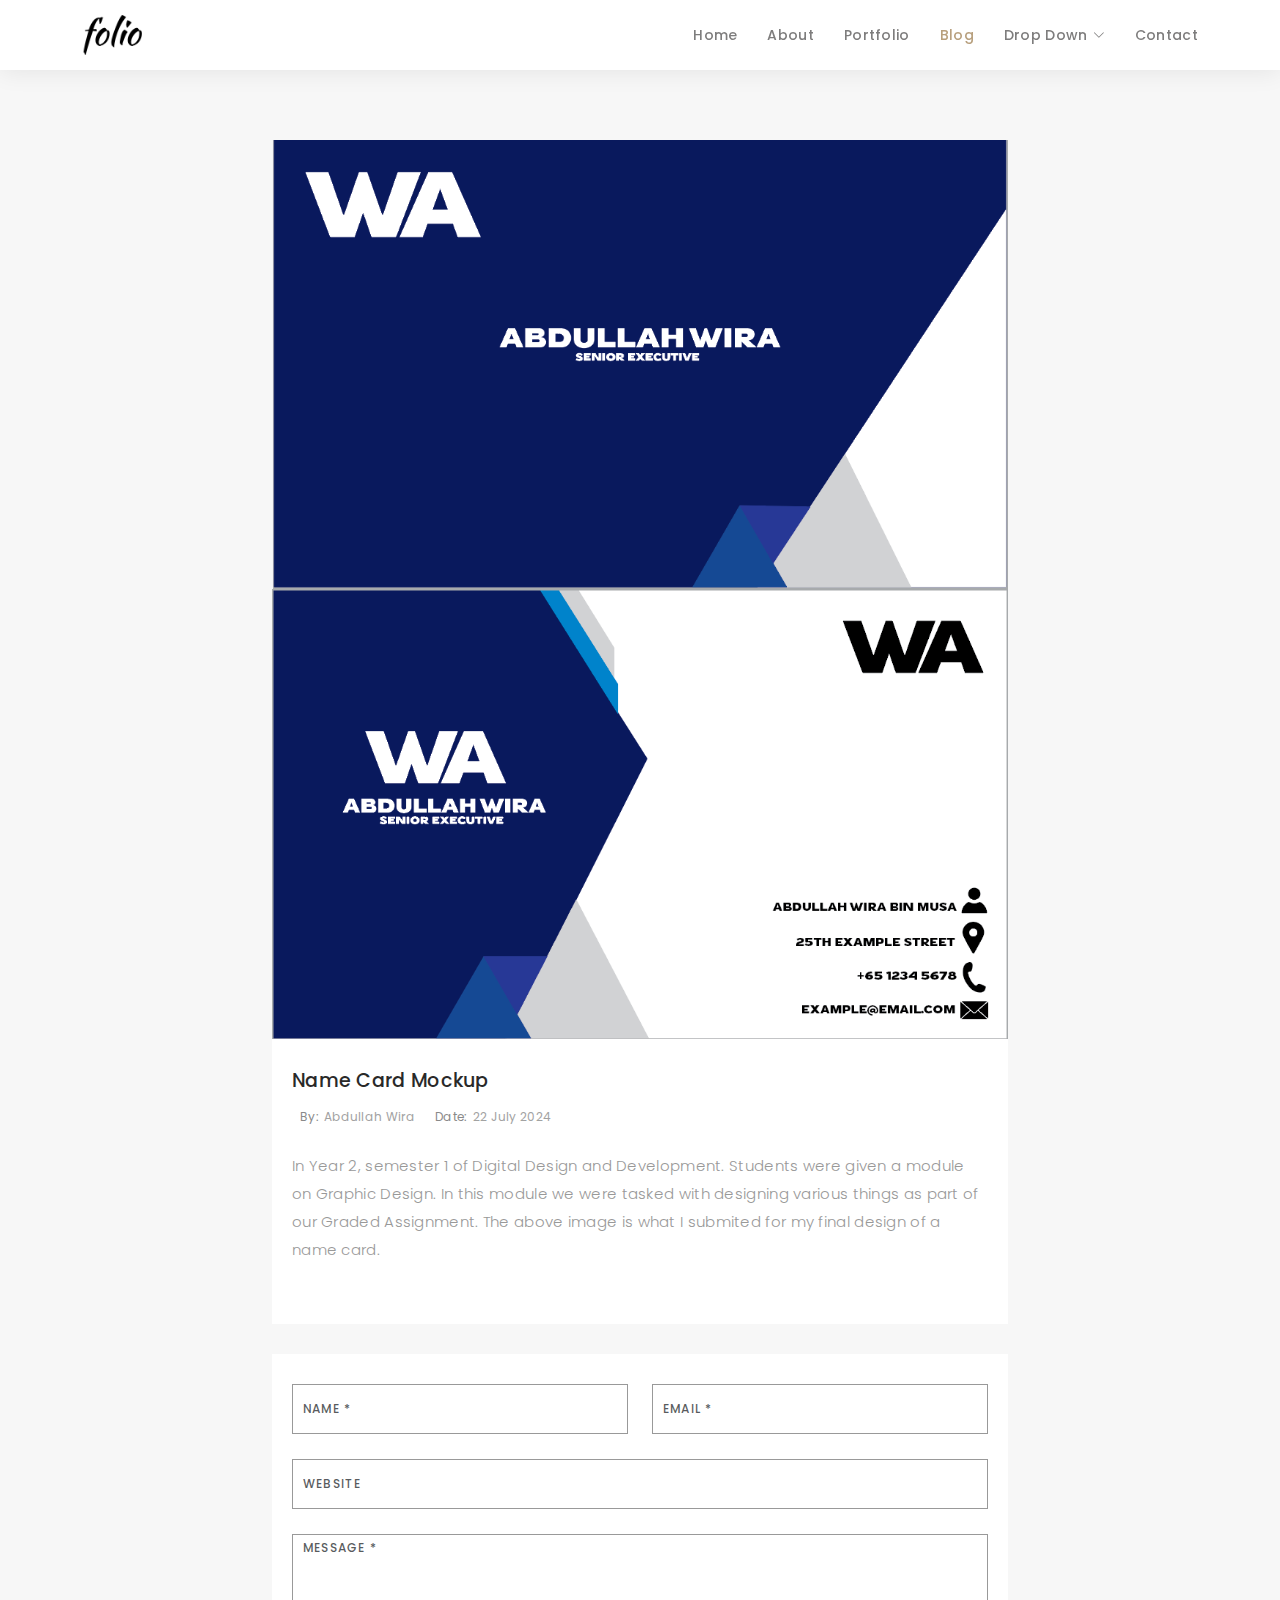
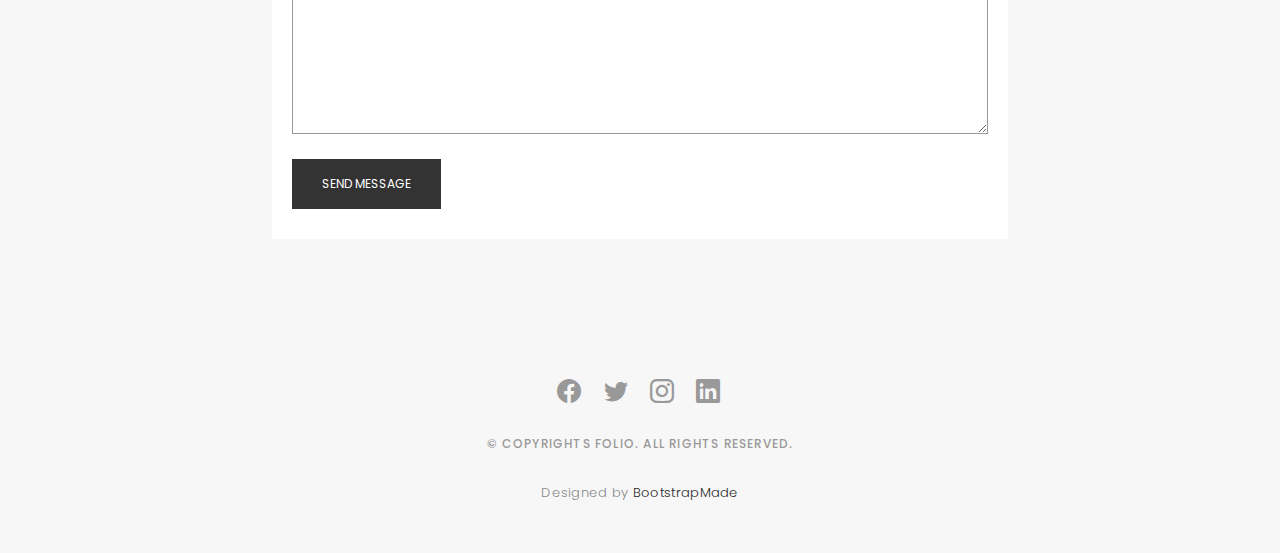
==== blog-single.html @ 9958a96c "first commit" ====
<!DOCTYPE html>
<html lang="en">

<head>
  <meta charset="utf-8">
  <meta content="width=device-width, initial-scale=1.0" name="viewport">

  <title>Folio Bootstrap Template - Blog Single</title>
  <meta content="" name="description">
  <meta content="" name="keywords">

  <!-- Favicons -->
  <link href="assets/img/favicon.png" rel="icon">
  <link href="assets/img/apple-touch-icon.png" rel="apple-touch-icon">

  <!-- Google Fonts -->
  <link href="https://fonts.googleapis.com/css?family=Poppins:300,300i,400,400i,500,500i,600,600i,700,700i|Playfair+Display:400,400i,500,500i,600,600i,700,700i,900,900i" rel="stylesheet">

  <!-- Vendor CSS Files -->
  <link href="assets/vendor/bootstrap/css/bootstrap.min.css" rel="stylesheet">
  <link href="assets/vendor/bootstrap-icons/bootstrap-icons.css" rel="stylesheet">
  <link href="assets/vendor/boxicons/css/boxicons.min.css" rel="stylesheet">
  <link href="assets/vendor/glightbox/css/glightbox.min.css" rel="stylesheet">
  <link href="assets/vendor/swiper/swiper-bundle.min.css" rel="stylesheet">

  <!-- Template Main CSS File -->
  <link href="assets/css/style.css" rel="stylesheet">

  <!-- =======================================================
  * Template Name: Folio
  * Template URL: https://bootstrapmade.com/folio-bootstrap-portfolio-template/
  * Updated: Mar 17 2024 with Bootstrap v5.3.3
  * Author: BootstrapMade.com
  * License: https://bootstrapmade.com/license/
  ======================================================== -->
</head>

<body>

  <!-- ======= Header ======= -->
  <header id="header" class="fixed-top header-inner-pages">
    <div class="container d-flex align-items-center justify-content-between">

      <a href="index.html" class="logo"><img src="assets/img/logo.png" alt="" class="img-fluid"></a>
      <!-- Uncomment below if you prefer to use an text logo -->
      <!-- <h1 class="logo"><a href="index.html">Folio</a></h1> -->

      <nav id="navbar" class="navbar">
        <ul>
          <li><a class="nav-link scrollto " href="#hero">Home</a></li>
          <li><a class="nav-link scrollto" href="#about">About</a></li>
          <li><a class="nav-link  scrollto" href="#portfolio">Portfolio</a></li>
          <li><a class="nav-link active  scrollto" href="#journal">Blog</a></li>
          <li class="dropdown"><a href="#"><span>Drop Down</span> <i class="bi bi-chevron-down"></i></a>
            <ul>
              <li><a href="#">Drop Down 1</a></li>
              <li class="dropdown"><a href="#"><span>Deep Drop Down</span> <i class="bi bi-chevron-right"></i></a>
                <ul>
                  <li><a href="#">Deep Drop Down 1</a></li>
                  <li><a href="#">Deep Drop Down 2</a></li>
                  <li><a href="#">Deep Drop Down 3</a></li>
                  <li><a href="#">Deep Drop Down 4</a></li>
                  <li><a href="#">Deep Drop Down 5</a></li>
                </ul>
              </li>
              <li><a href="#">Drop Down 2</a></li>
              <li><a href="#">Drop Down 3</a></li>
              <li><a href="#">Drop Down 4</a></li>
            </ul>
          </li>
          <li><a class="nav-link scrollto" href="#contact">Contact</a></li>
        </ul>
        <i class="bi bi-list mobile-nav-toggle"></i>
      </nav><!-- .navbar -->

    </div>
  </header><!-- End Header -->

  <main id="main">

    <!-- ======= Blog Single ======= -->
    <div class="main-content paddsection">
      <div class="container">
        <div class="row justify-content-center">
          <div class="col-md-8 col-md-offset-2">
            <div class="row">
              <div class="container-main single-main">
                <div class="col-md-12">
                  <div class="block-main mb-30">
                    <img src="assets/img/image.png" class="img-fluid" alt="reviews2">
                    <img src="assets/img/image (1).png" class="img-fluid" alt="reviews2">
                    <div class="content-main single-post padDiv">
                      <div class="journal-txt">
                        <h4><a href="#">Name Card Mockup</a></h4>
                      </div>
                      <div class="post-meta">
                        <ul class="list-unstyled mb-0">
                          <li class="author">by:<a href="#">Abdullah Wira</a></li>
                          <li class="date">date:<a href="#">22 July 2024</a></li>
                        </ul>
                      </div>
                      <p class="mb-30">In Year 2, semester 1 of Digital Design and Development. Students were given a module on Graphic Design. In this module we were tasked with designing various things as part of our Graded Assignment. The above image is what I submited for my final design of a name card.</p>
                    </div>
                  </div>
                </div>
                <div class="col-lg-12">
                  <div class="cmt padDiv">
                    <form id="comment-form" method="post" action="" role="form">
                      <div class="row">
                        <div class="col-lg-6">
                          <div class="form-group">
                            <input id="form_name" type="text" name="name" class="form-control" placeholder="Name *" required="required">
                          </div>
                        </div>
                        <div class="col-lg-6">
                          <div class="form-group">
                            <input id="form_email" type="email" name="email" class="form-control" placeholder="email *" required="required">
                          </div>
                        </div>
                        <div class="col-md-12">
                          <div class="form-group">
                            <input id="form_name" type="text" name="website" class="form-control" placeholder="Website">
                          </div>
                        </div>
                        <div class="col-lg-12">
                          <div class="form-group">
                            <textarea id="form_message" name="message" class="form-control" placeholder="Message *" style="height: 200px;" required="required"></textarea>
                          </div>
                        </div>
                        <div class="col-lg-12">
                          <input type="submit" class="btn btn-defeault btn-send" value="Send message">
                        </div>
                      </div>
                    </form>
                  </div>
                </div>
              </div>
            </div>
          </div>
        </div>
      </div>
    </div><!-- End Blog Single -->

  </main><!-- End #main -->

  <!-- ======= Footer ======= -->
  <div id="footer" class="text-center">
    <div class="container">
      <div class="socials-media text-center">

        <ul class="list-unstyled">
          <li><a href="#"><i class="bi bi-facebook"></i></a></li>
          <li><a href="#"><i class="bi bi-twitter"></i></a></li>
          <li><a href="#"><i class="bi bi-instagram"></i></a></li>
          <li><a href="#"><i class="bi bi-linkedin"></i></a></li>
        </ul>

      </div>

      <p>&copy; Copyrights Folio. All rights reserved.</p>

      <div class="credits">
        <!--
        All the links in the footer should remain intact.
        You can delete the links only if you purchased the pro version.
        Licensing information: https://bootstrapmade.com/license/
        Purchase the pro version with working PHP/AJAX contact form: https://bootstrapmade.com/buy/?theme=Folio
      -->
        Designed by <a href="https://bootstrapmade.com/">BootstrapMade</a>
      </div>

    </div>
  </div><!-- End Footer -->

  <a href="#" class="back-to-top d-flex align-items-center justify-content-center"><i class="bi bi-arrow-up-short"></i></a>

  <!-- Vendor JS Files -->
  <script src="assets/vendor/bootstrap/js/bootstrap.bundle.min.js"></script>
  <script src="assets/vendor/glightbox/js/glightbox.min.js"></script>
  <script src="assets/vendor/isotope-layout/isotope.pkgd.min.js"></script>
  <script src="assets/vendor/swiper/swiper-bundle.min.js"></script>
  <script src="assets/vendor/typed.js/typed.umd.js"></script>
  <script src="assets/vendor/php-email-form/validate.js"></script>

  <!-- Template Main JS File -->
  <script src="assets/js/main.js"></script>

</body>

</html>
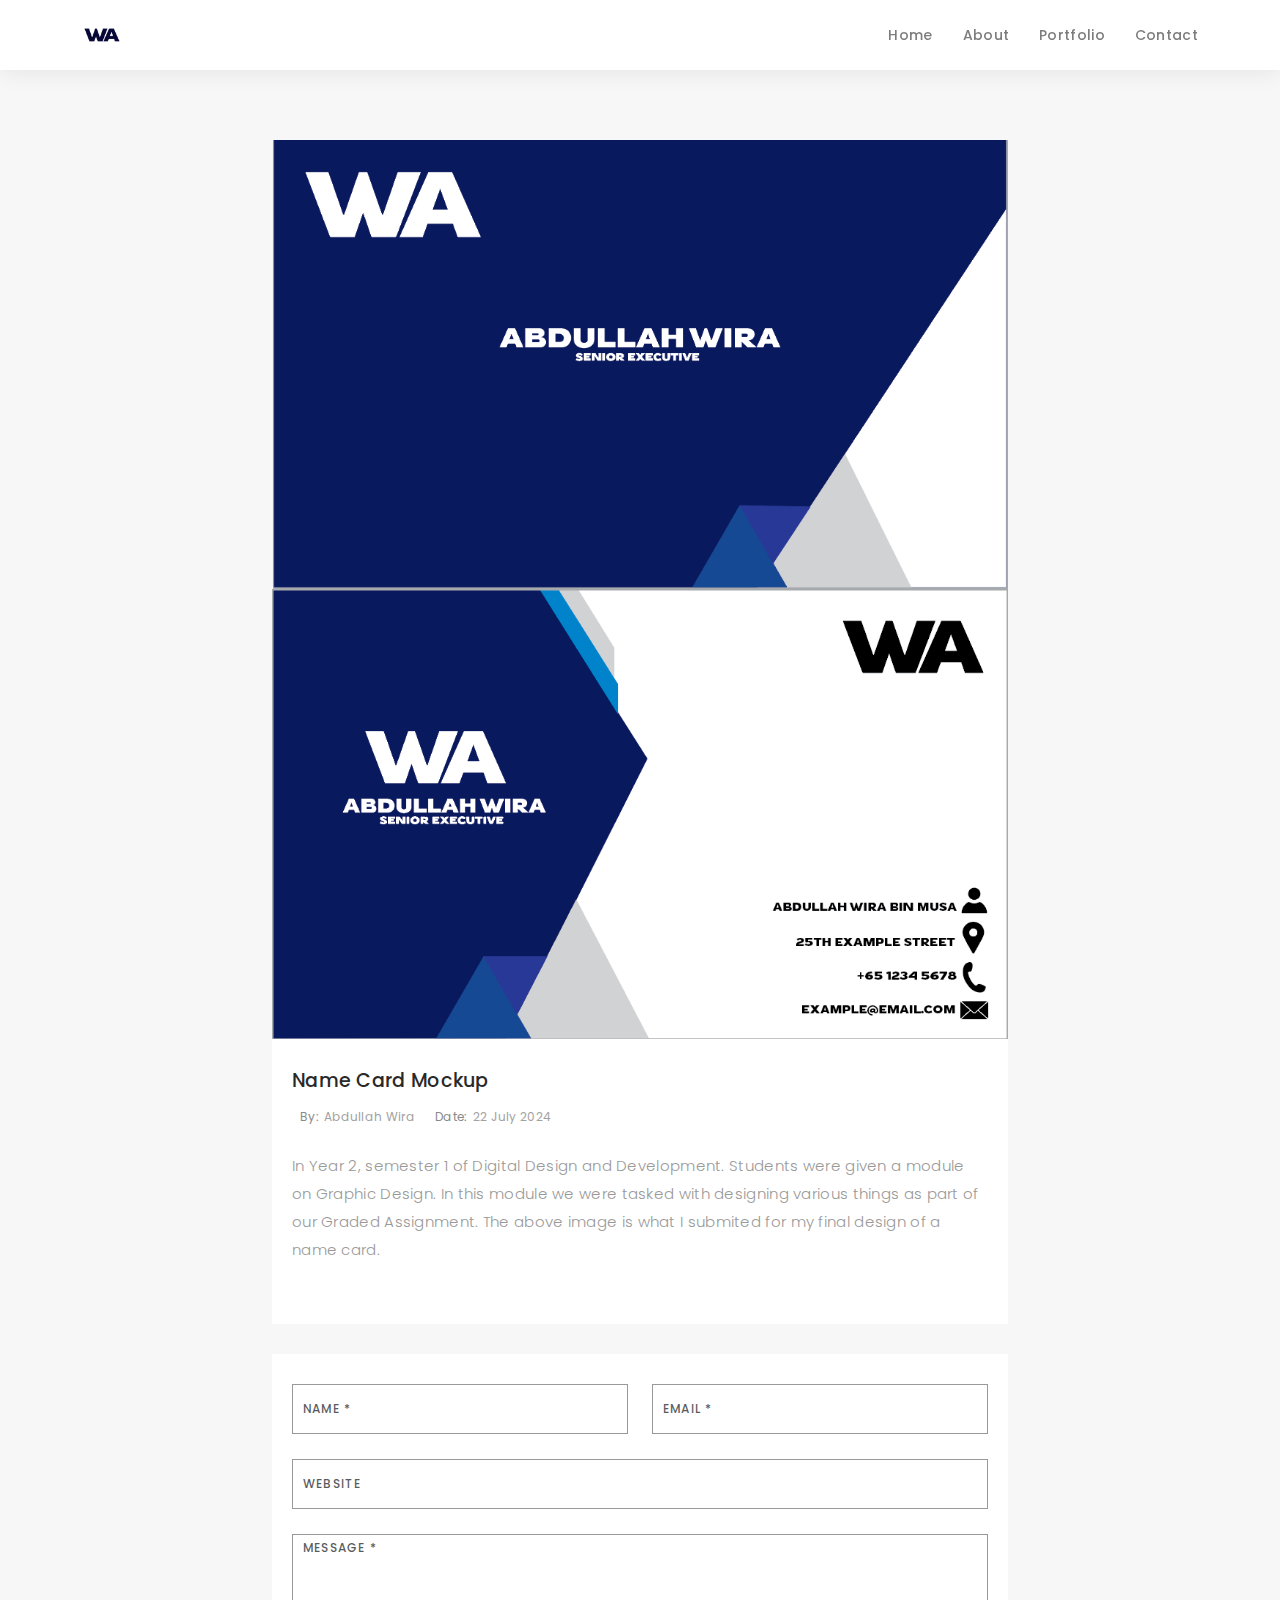
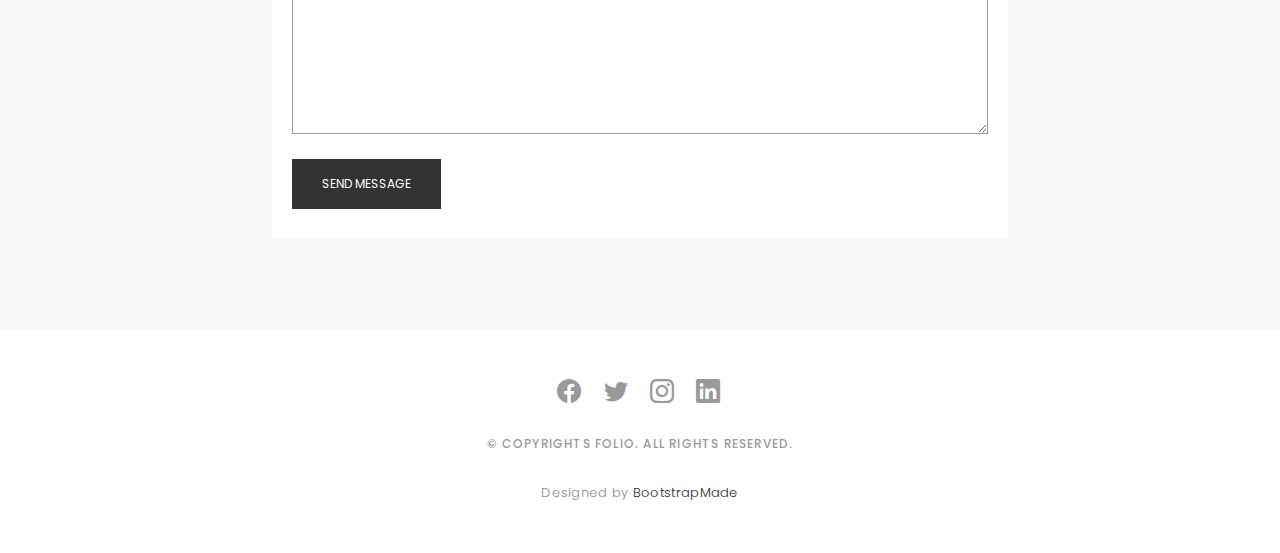
==== commit 8ff6cbf9: "removed unnessesary sections and made navbar links work. Also changed favicon and navbar logo" ====
--- a/blog-single.html
+++ b/blog-single.html
@@ -10,7 +10,7 @@
   <meta content="" name="keywords">
 
   <!-- Favicons -->
-  <link href="assets/img/favicon.png" rel="icon">
+  <link href="assets/img/PortfolioLogo.png" rel="icon">
   <link href="assets/img/apple-touch-icon.png" rel="apple-touch-icon">
 
   <!-- Google Fonts -->
@@ -41,34 +41,16 @@
   <header id="header" class="fixed-top header-inner-pages">
     <div class="container d-flex align-items-center justify-content-between">
 
-      <a href="index.html" class="logo"><img src="assets/img/logo.png" alt="" class="img-fluid"></a>
+      <a href="index.html" class="logo"><img src="assets/img/LogoNavBar.png" alt="" class="img-fluid"></a>
       <!-- Uncomment below if you prefer to use an text logo -->
       <!-- <h1 class="logo"><a href="index.html">Folio</a></h1> -->
 
       <nav id="navbar" class="navbar">
         <ul>
-          <li><a class="nav-link scrollto " href="#hero">Home</a></li>
-          <li><a class="nav-link scrollto" href="#about">About</a></li>
-          <li><a class="nav-link  scrollto" href="#portfolio">Portfolio</a></li>
-          <li><a class="nav-link active  scrollto" href="#journal">Blog</a></li>
-          <li class="dropdown"><a href="#"><span>Drop Down</span> <i class="bi bi-chevron-down"></i></a>
-            <ul>
-              <li><a href="#">Drop Down 1</a></li>
-              <li class="dropdown"><a href="#"><span>Deep Drop Down</span> <i class="bi bi-chevron-right"></i></a>
-                <ul>
-                  <li><a href="#">Deep Drop Down 1</a></li>
-                  <li><a href="#">Deep Drop Down 2</a></li>
-                  <li><a href="#">Deep Drop Down 3</a></li>
-                  <li><a href="#">Deep Drop Down 4</a></li>
-                  <li><a href="#">Deep Drop Down 5</a></li>
-                </ul>
-              </li>
-              <li><a href="#">Drop Down 2</a></li>
-              <li><a href="#">Drop Down 3</a></li>
-              <li><a href="#">Drop Down 4</a></li>
-            </ul>
-          </li>
-          <li><a class="nav-link scrollto" href="#contact">Contact</a></li>
+          <li><a class="nav-link scrollto " href="index.html#hero">Home</a></li>
+          <li><a class="nav-link scrollto" href="index.html#about">About</a></li>
+          <li><a class="nav-link  scrollto" href="index.html#portfolio">Portfolio</a></li>
+          <li><a class="nav-link scrollto" href="index.html#contact">Contact</a></li>
         </ul>
         <i class="bi bi-list mobile-nav-toggle"></i>
       </nav><!-- .navbar -->
--- a/assets/css/style.css
+++ b/assets/css/style.css
@@ -641,6 +641,22 @@
 /*--------------------------------------------------------------
 # Portfolio
 --------------------------------------------------------------*/
+.portfolio-image-container {
+  width: 100%;
+  height: 250px; /* Set your desired height for uniformity */
+  background-color: black; /* Black bars */
+  display: flex;
+  align-items: center;
+  justify-content: center;
+  overflow: hidden;
+}
+
+.portfolio-image {
+  max-width: 100%;
+  max-height: 100%;
+  object-fit: contain; /* Keeps the image centered with black bars as needed */
+}
+
 #portfolio {
   position: relative;
   padding-bottom: 50px;
@@ -858,6 +874,7 @@
 #contact {
   height: auto;
   width: 100%;
+  background: #f7f7f7;
 }
 
 .contact-details {
@@ -1072,7 +1089,7 @@
 # Footer
 --------------------------------------------------------------*/
 #footer {
-  background: #f7f7f7;
+  background: white;
   padding-top: 50px;
   padding-bottom: 50px;
 }
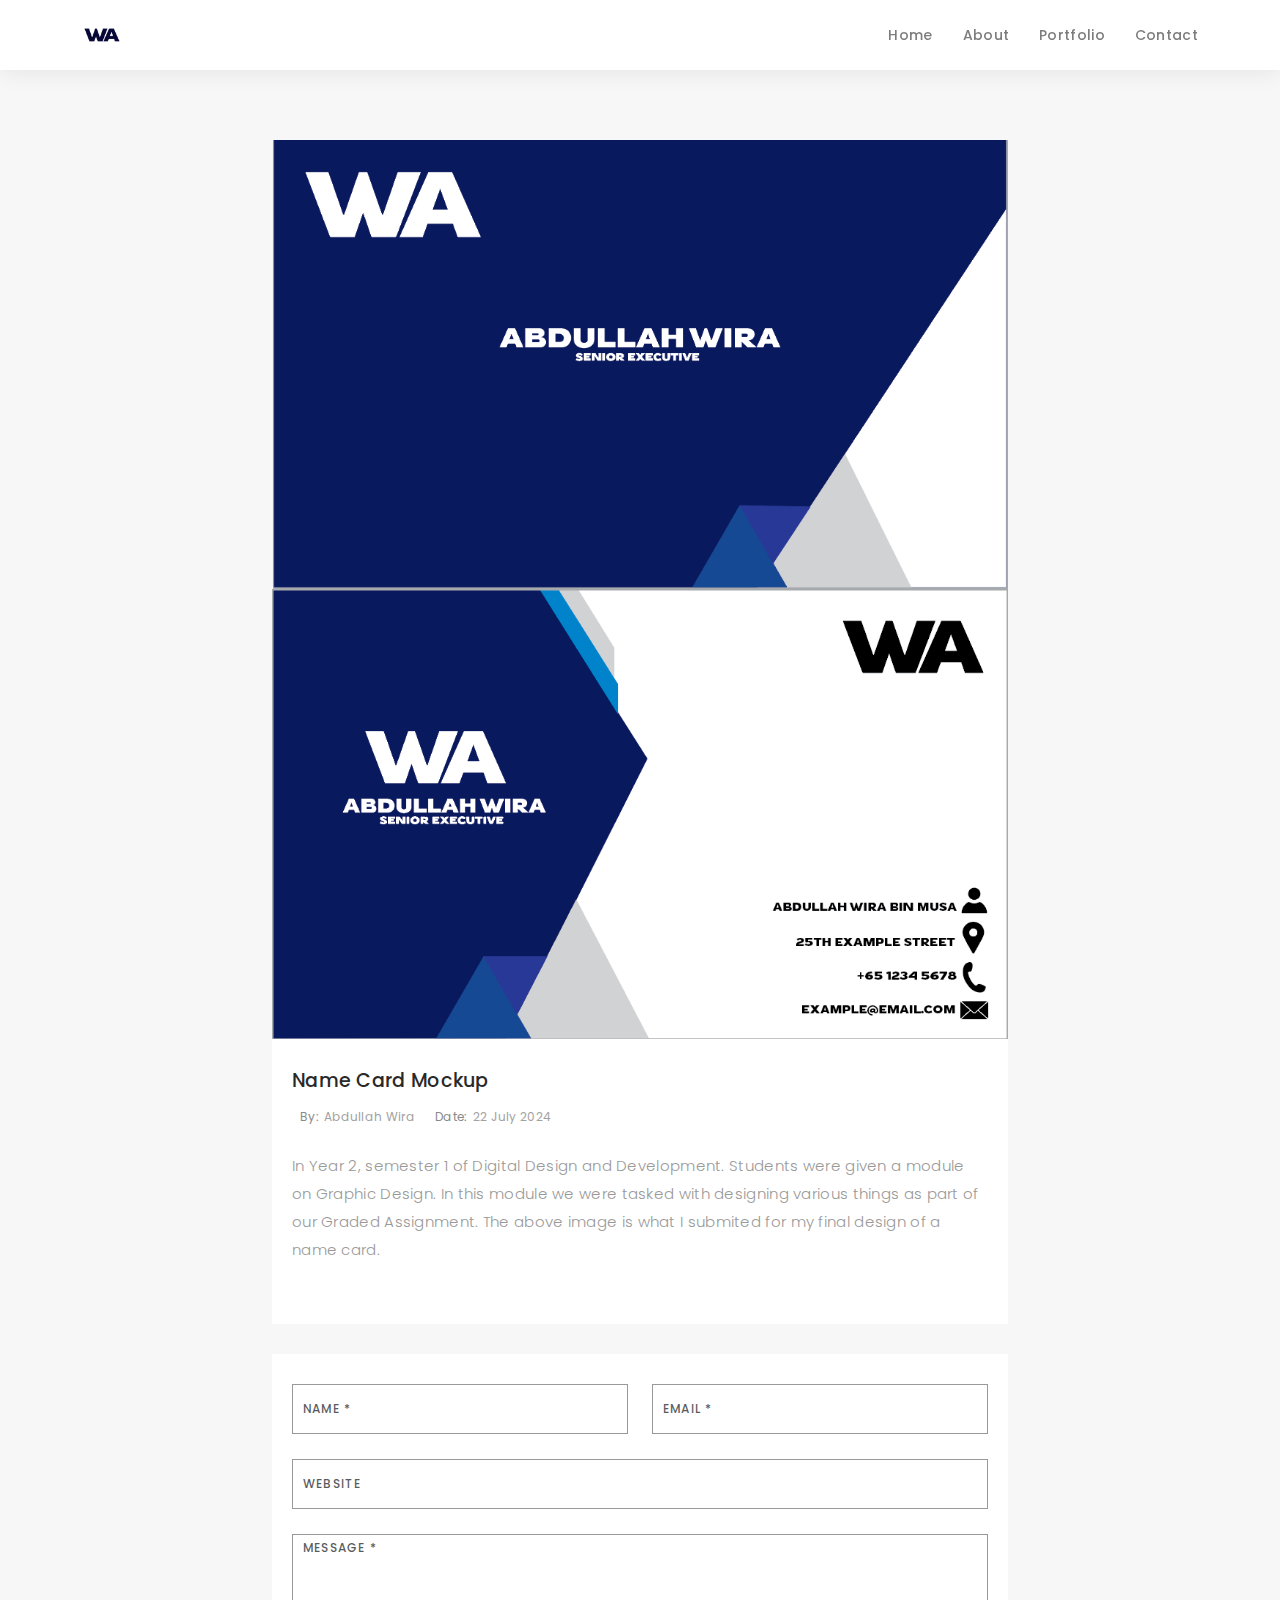
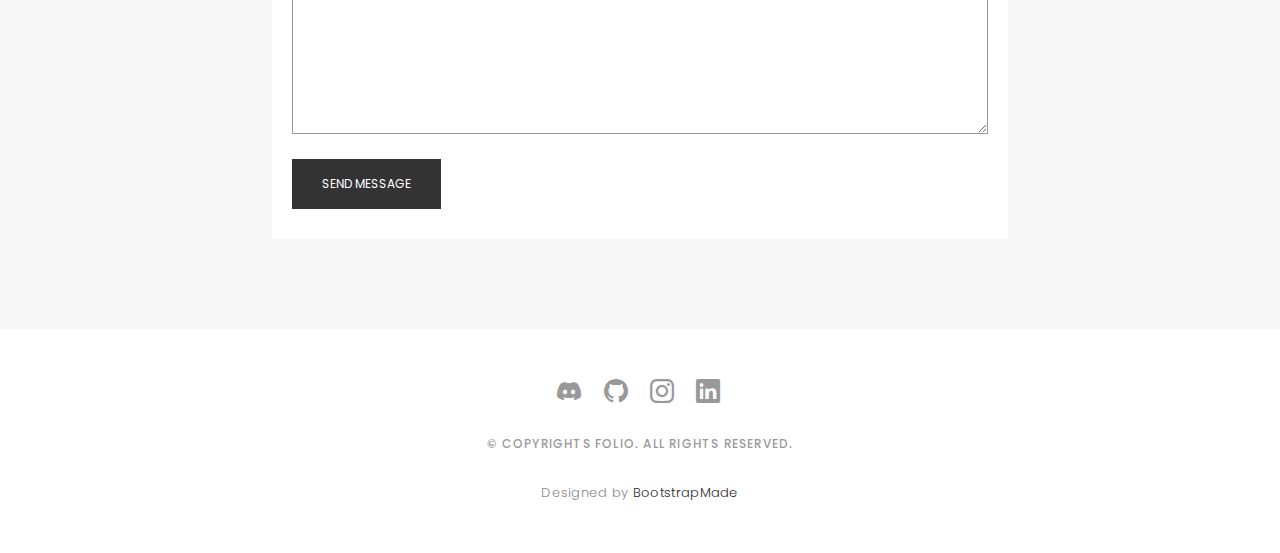
==== commit ae0ead46: "completed the about me slide section, completed contact me for index (has yet to have funcitonality " ====
--- a/blog-single.html
+++ b/blog-single.html
@@ -131,10 +131,10 @@
       <div class="socials-media text-center">
 
         <ul class="list-unstyled">
-          <li><a href="#"><i class="bi bi-facebook"></i></a></li>
-          <li><a href="#"><i class="bi bi-twitter"></i></a></li>
-          <li><a href="#"><i class="bi bi-instagram"></i></a></li>
-          <li><a href="#"><i class="bi bi-linkedin"></i></a></li>
+          <li><a href="https://discord.com/users/249202816722272258" target="_blank"><i class="bi bi-discord"></i></a></li>
+          <li><a href="https://github.com/23049698AbdullahWira" target="_blank"><i class="bi bi-github"></i></a></li>
+          <li><a href="https://www.instagram.com/notaniki/" target="_blank"><i class="bi bi-instagram"></i></a></li>
+          <li><a href="https://www.linkedin.com/in/abdullah-wira-155905204/" target="_blank"><i class="bi bi-linkedin"></i></a></li>
         </ul>
 
       </div>
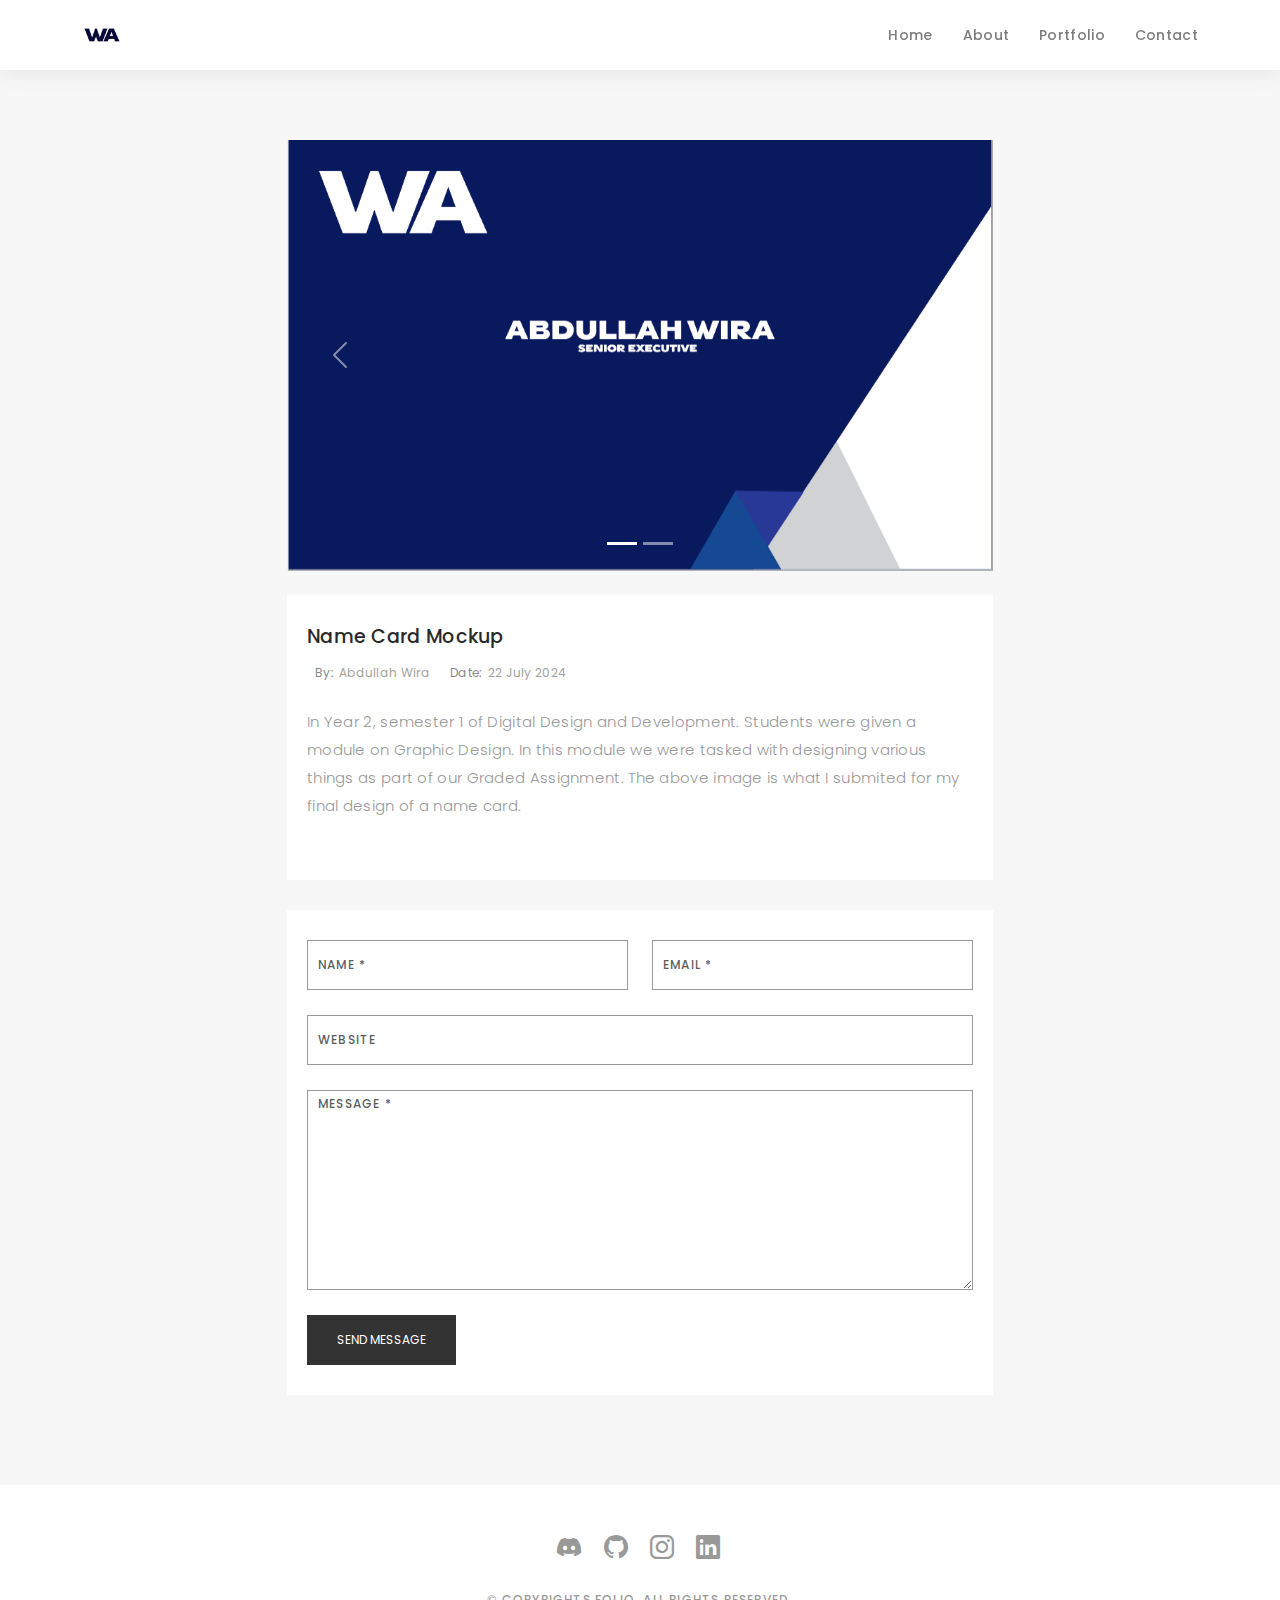
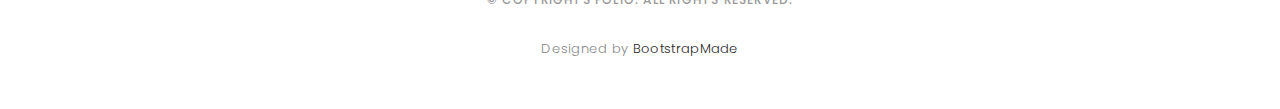
==== commit ad47e414: "updates file" ====
--- a/blog-single.html
+++ b/blog-single.html
@@ -5,13 +5,14 @@
   <meta charset="utf-8">
   <meta content="width=device-width, initial-scale=1.0" name="viewport">
 
-  <title>Folio Bootstrap Template - Blog Single</title>
+  <title>Wira's Portfolio</title>
   <meta content="" name="description">
   <meta content="" name="keywords">
 
   <!-- Favicons -->
   <link href="assets/img/PortfolioLogo.png" rel="icon">
   <link href="assets/img/apple-touch-icon.png" rel="apple-touch-icon">
+  <link href="https://stackpath.bootstrapcdn.com/bootstrap/4.5.2/css/bootstrap.min.css" rel="stylesheet">
 
   <!-- Google Fonts -->
   <link href="https://fonts.googleapis.com/css?family=Poppins:300,300i,400,400i,500,500i,600,600i,700,700i|Playfair+Display:400,400i,500,500i,600,600i,700,700i,900,900i" rel="stylesheet">
@@ -68,9 +69,30 @@
             <div class="row">
               <div class="container-main single-main">
                 <div class="col-md-12">
+                  <div id="carouselExampleIndicators" class="carousel slide mb-4" data-ride="carousel">
+                    <ol class="carousel-indicators">
+                      <li data-target="#carouselExampleIndicators" data-slide-to="0" class="active"></li>
+                      <li data-target="#carouselExampleIndicators" data-slide-to="1"></li>
+                    </ol>
+                    <div class="carousel-inner">
+                      <div class="carousel-item active">
+                        <img class="d-block w-100" src="assets/img/image.png" alt="Image 1">
+                      </div>
+                      <div class="carousel-item">
+                        <img class="d-block w-100" src="assets/img/image (1).png" alt="Image 2">
+                      </div>
+                    </div>
+                    <a class="carousel-control-prev" href="#carouselExampleIndicators" role="button" data-slide="prev">
+                      <span class="carousel-control-prev-icon" aria-hidden="true"></span>
+                      <span class="sr-only">Previous</span>
+                    </a>
+                    <a class="carousel-control-next" href="#carouselExampleIndicators" role="button" data-slide="next">
+                      <span class="carousel-control-next-icon" aria-hidden="true"></span>
+                      <span class="sr-only">Next</span>
+                    </a>
+                  </div>
+                  
                   <div class="block-main mb-30">
-                    <img src="assets/img/image.png" class="img-fluid" alt="reviews2">
-                    <img src="assets/img/image (1).png" class="img-fluid" alt="reviews2">
                     <div class="content-main single-post padDiv">
                       <div class="journal-txt">
                         <h4><a href="#">Name Card Mockup</a></h4>
@@ -163,6 +185,9 @@
   <script src="assets/vendor/swiper/swiper-bundle.min.js"></script>
   <script src="assets/vendor/typed.js/typed.umd.js"></script>
   <script src="assets/vendor/php-email-form/validate.js"></script>
+  <script src="https://code.jquery.com/jquery-3.5.1.slim.min.js"></script>
+  <script src="https://cdn.jsdelivr.net/npm/popper.js@1.16.0/dist/umd/popper.min.js"></script>
+  <script src="https://stackpath.bootstrapcdn.com/bootstrap/4.5.2/js/bootstrap.min.js"></script>
 
   <!-- Template Main JS File -->
   <script src="assets/js/main.js"></script>
--- a/assets/css/style.css
+++ b/assets/css/style.css
@@ -23,6 +23,29 @@
   box-sizing: border-box;
 }
 
+/* Ensure the carousel items are stacked properly */
+.carousel-inner {
+  display: flex;  /* Use flexbox to align items horizontally */
+  overflow: hidden;  /* Prevents the gap between items */
+}
+
+.carousel-item {
+  flex: 0 0 100%;  /* Ensure each item takes up full width */
+  transition: transform 0.5s ease-in-out;  /* Smooth slide transition */
+  position: relative;  /* Position each item normally */
+}
+
+/* Prevent gap in non-active items */
+.carousel-item-next, .carousel-item-prev {
+  transform: translateX(0);  /* Keeps items in place while transitioning */
+}
+
+/* Make sure the active item is shown without gaps */
+.carousel-item.active {
+  position: relative; /* Keep active item visible */
+  opacity: 1;  /* Make sure the active item is fully visible */
+}
+
 h1,
 h2,
 h3,
@@ -449,7 +472,7 @@
 # Hero
 --------------------------------------------------------------*/
 #hero {
-  background: url("../img/home-bg.jpg") repeat scroll center center/cover;
+  background: url("../img/NewHeroimage.png") repeat scroll center center/cover;
   height: 100vh;
   width: 100%;
 }
